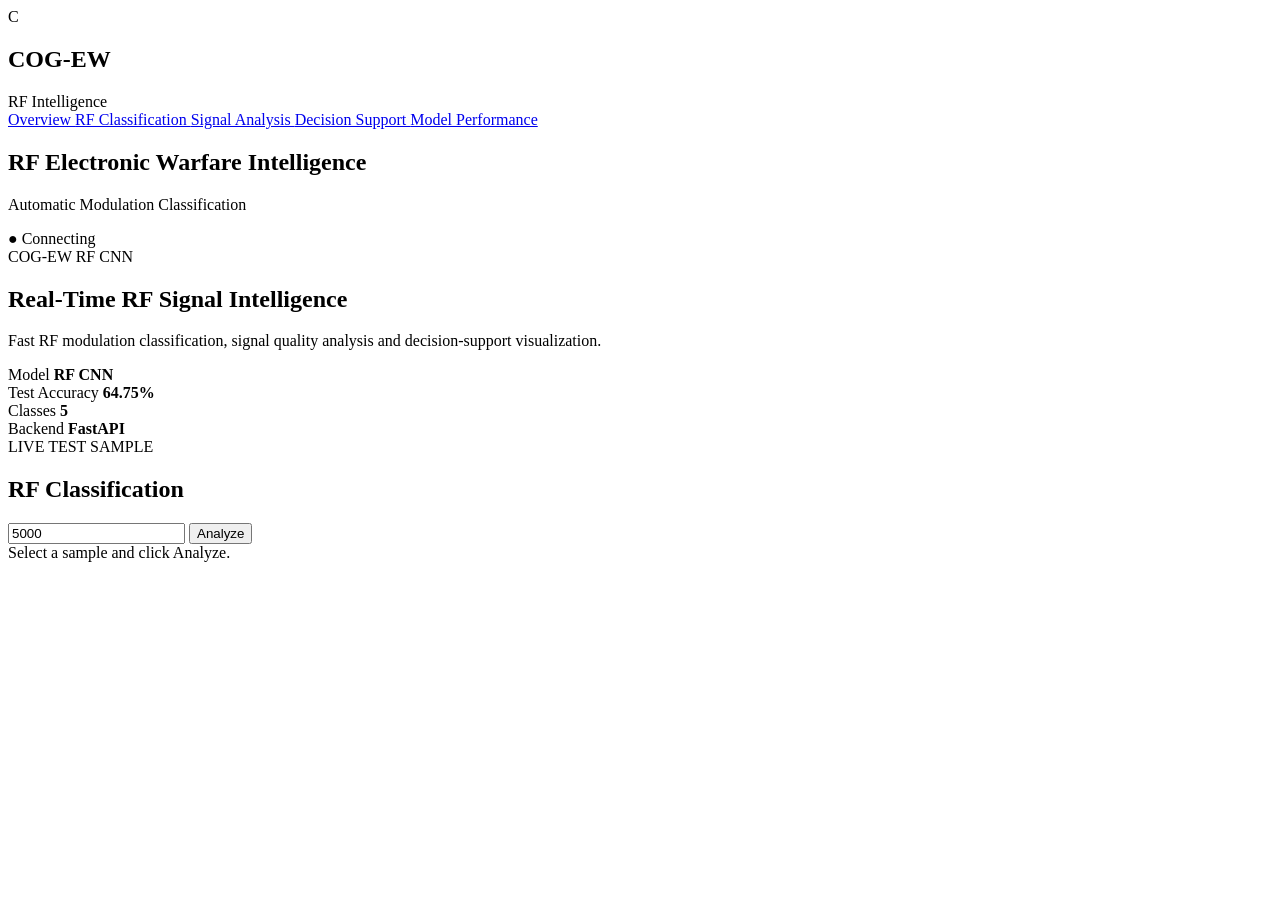
==== dashboard/index.html @ e907bc9d "feat(dashboard, backend, rf-perception): add RF CNN monitoring dashboard, evaluation metrics, and AP" ====
<!DOCTYPE html>

<html lang="en">

<head>

    <meta charset="UTF-8">

    <meta name="viewport" content="width=device-width, initial-scale=1.0">

    <title>COG-EW | RF Intelligence</title>

    <link rel="stylesheet" href="/assets/css/dashboard.css">

</head>

<body>

    <div class="app">

        <aside class="sidebar">

            <div class="brand">

                <div class="brand-icon">
                    C
                </div>

                <div>

                    <h1>COG-EW</h1>

                    <span>
                        RF Intelligence
                    </span>

                </div>

            </div>


            <nav>

                <a href="/" class="active">
                    Overview
                </a>

                <a href="/pages/rf_classification.html">
                    RF Classification
                </a>

                <a href="/pages/signal_analysis.html">
                    Signal Analysis
                </a>

                <a href="/pages/decision_support.html">
                    Decision Support
                </a>

                <a href="/pages/performance.html">
                    Model Performance
                </a>

            </nav>

        </aside>


        <main class="main">

            <header class="topbar">

                <div>

                    <h2>
                        RF Electronic Warfare Intelligence
                    </h2>

                    <p>
                        Automatic Modulation Classification
                    </p>

                </div>

                <div id="systemStatus" class="status">
                    ● Connecting
                </div>

            </header>


            <section class="hero">

                <div>

                    <span class="eyebrow">
                        COG-EW RF CNN
                    </span>

                    <h1>
                        Real-Time RF Signal Intelligence
                    </h1>

                    <p>
                        Fast RF modulation classification,
                        signal quality analysis and
                        decision-support visualization.
                    </p>

                </div>

            </section>


            <section class="cards">

                <div class="card">

                    <span>
                        Model
                    </span>

                    <strong>
                        RF CNN
                    </strong>

                </div>


                <div class="card">

                    <span>
                        Test Accuracy
                    </span>

                    <strong>
                        64.75%
                    </strong>

                </div>


                <div class="card">

                    <span>
                        Classes
                    </span>

                    <strong>
                        5
                    </strong>

                </div>


                <div class="card">

                    <span>
                        Backend
                    </span>

                    <strong>
                        FastAPI
                    </strong>

                </div>

            </section>


            <section class="prediction-panel">

                <div class="panel-header">

                    <div>

                        <span class="eyebrow">
                            LIVE TEST SAMPLE
                        </span>

                        <h2>
                            RF Classification
                        </h2>

                    </div>

                    <div>

                        <input id="sampleIndex" type="number" value="5000" min="0">

                        <button onclick="predictSample()">
                            Analyze
                        </button>

                    </div>

                </div>


                <div id="predictionResult" class="prediction-result">

                    <div class="loading">

                        Select a sample and
                        click Analyze.

                    </div>

                </div>

            </section>

        </main>

    </div>


    <script src="/assets/js/dashboard.js"></script>

</body>

</html>
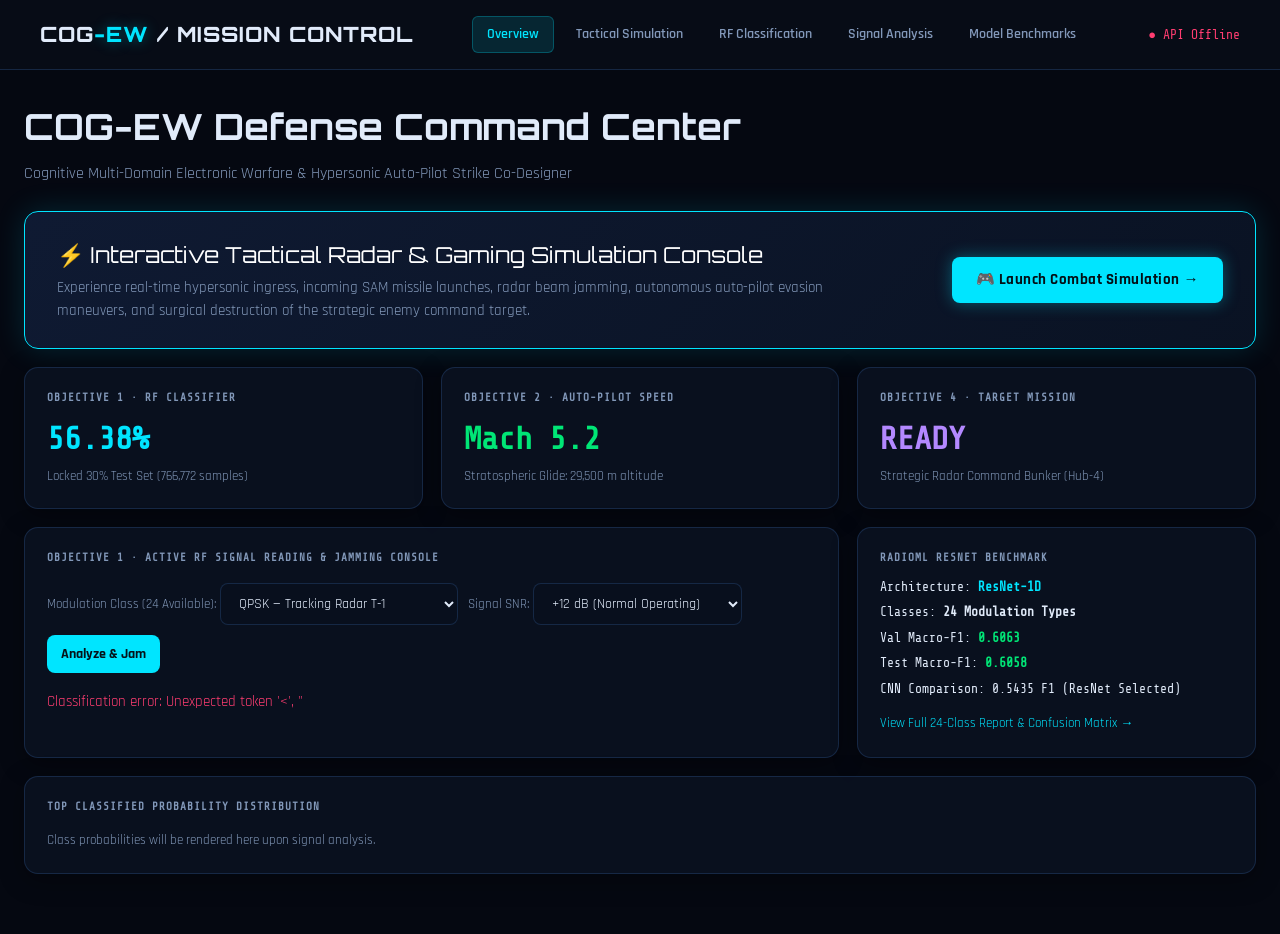
==== commit 7e18172a: "feat: complete COG-EW tactical defense engine, RF intelligence & unified mission dashboard - Impleme" ====
--- a/dashboard/index.html
+++ b/dashboard/index.html
@@ -1,222 +1,493 @@
 <!DOCTYPE html>
-
 <html lang="en">
 
 <head>
-
-    <meta charset="UTF-8">
-
-    <meta name="viewport" content="width=device-width, initial-scale=1.0">
-
-    <title>COG-EW | RF Intelligence</title>
-
-    <link rel="stylesheet" href="/assets/css/dashboard.css">
-
+  <meta charset="UTF-8">
+  <meta name="viewport" content="width=device-width, initial-scale=1">
+  <title>COG-EW | Cognitive Electronic Warfare & Hypersonic Strike Command</title>
+  <link rel="preconnect" href="https://fonts.googleapis.com">
+  <link rel="preconnect" href="https://fonts.gstatic.com" crossorigin>
+  <link href="https://fonts.googleapis.com/css2?family=Orbitron:wght@600;800;900&family=Rajdhani:wght@500;600;700&family=Share+Tech+Mono&display=swap" rel="stylesheet">
+  <style>
+    :root {
+      color-scheme: dark;
+      --bg: #050811;
+      --panel: rgba(11, 18, 33, 0.85);
+      --border: rgba(30, 58, 95, 0.6);
+      --text: #e1ebfa;
+      --muted: #8298b9;
+      --cyan: #00e5ff;
+      --cyan-glow: rgba(0, 229, 255, 0.35);
+      --green: #00e676;
+      --purple: #b388ff;
+      --amber: #ffb300;
+      --red: #ff3d71;
+      --font-display: 'Orbitron', sans-serif;
+      --font-body: 'Rajdhani', sans-serif;
+      --font-mono: 'Share Tech Mono', monospace;
+    }
+
+    * { box-sizing: border-box; margin: 0; padding: 0; }
+
+    body {
+      background: var(--bg);
+      color: var(--text);
+      font-family: var(--font-body);
+      font-size: 15px;
+      line-height: 1.5;
+      min-height: 100vh;
+    }
+
+    header {
+      display: flex;
+      justify-content: space-between;
+      align-items: center;
+      padding: 16px 40px;
+      border-bottom: 1px solid var(--border);
+      background: rgba(8, 13, 24, 0.95);
+      backdrop-filter: blur(12px);
+      position: sticky;
+      top: 0;
+      z-index: 100;
+    }
+
+    .brand {
+      font-family: var(--font-display);
+      font-size: 21px;
+      font-weight: 800;
+      letter-spacing: 1px;
+    }
+    .brand span { color: var(--cyan); text-shadow: 0 0 14px var(--cyan-glow); }
+
+    .status {
+      font-family: var(--font-mono);
+      color: var(--muted);
+      font-size: 13px;
+    }
+
+    nav {
+      display: flex;
+      gap: 8px;
+      align-items: center;
+      flex-wrap: wrap;
+    }
+
+    nav a {
+      color: var(--muted);
+      text-decoration: none;
+      padding: 7px 14px;
+      border-radius: 6px;
+      font-size: 14px;
+      font-weight: 600;
+      transition: all 0.2s;
+    }
+
+    nav a:hover,
+    nav a.active {
+      color: var(--cyan);
+      background: rgba(0, 229, 255, 0.12);
+      border: 1px solid rgba(0, 229, 255, 0.25);
+    }
+
+    main {
+      max-width: 1440px;
+      margin: auto;
+      padding: 30px 24px 60px;
+    }
+
+    h1 {
+      font-family: var(--font-display);
+      font-size: clamp(26px, 3.5vw, 36px);
+      margin: 0 0 8px;
+    }
+
+    .subtitle {
+      color: var(--muted);
+      font-size: 16px;
+      margin-bottom: 25px;
+    }
+
+    .grid {
+      display: grid;
+      grid-template-columns: repeat(12, minmax(0, 1fr));
+      gap: 18px;
+    }
+
+    .card {
+      grid-column: span 4;
+      background: var(--panel);
+      border: 1px solid var(--border);
+      border-radius: 14px;
+      padding: 22px;
+      box-shadow: 0 6px 24px rgba(0, 0, 0, 0.35);
+      position: relative;
+    }
+
+    .wide { grid-column: span 8; }
+    .full { grid-column: span 12; }
+
+    .label {
+      font-family: var(--font-mono);
+      color: var(--muted);
+      text-transform: uppercase;
+      letter-spacing: 1px;
+      font-size: 11px;
+      font-weight: 700;
+    }
+
+    .value {
+      font-family: var(--font-mono);
+      font-size: 32px;
+      font-weight: 750;
+      margin-top: 8px;
+      color: #fff;
+    }
+
+    .small {
+      color: var(--muted);
+      font-size: 13px;
+      margin-top: 4px;
+    }
+
+    .cyan { color: var(--cyan); }
+    .green { color: var(--green); }
+    .purple { color: var(--purple); }
+    .red { color: var(--red); }
+
+    /* Hero Banner Link to Simulation */
+    .hero-banner {
+      grid-column: span 12;
+      background: linear-gradient(135deg, rgba(16, 28, 54, 0.9) 0%, rgba(10, 19, 36, 0.95) 100%);
+      border: 1px solid var(--cyan);
+      box-shadow: 0 0 30px rgba(0, 229, 255, 0.15);
+      border-radius: 14px;
+      padding: 26px 32px;
+      display: flex;
+      justify-content: space-between;
+      align-items: center;
+      flex-wrap: wrap;
+      gap: 20px;
+    }
+    .hero-title {
+      font-family: var(--font-display);
+      font-size: 22px;
+      color: #fff;
+    }
+    .hero-desc {
+      color: var(--muted);
+      font-size: 15px;
+      max-width: 800px;
+      margin-top: 6px;
+    }
+    .btn-hero {
+      background: var(--cyan);
+      color: #031017;
+      font-family: var(--font-body);
+      font-size: 15px;
+      font-weight: 700;
+      letter-spacing: 0.5px;
+      padding: 12px 24px;
+      border-radius: 8px;
+      text-decoration: none;
+      display: inline-flex;
+      align-items: center;
+      gap: 8px;
+      box-shadow: 0 0 16px var(--cyan-glow);
+      transition: all 0.2s;
+    }
+    .btn-hero:hover {
+      background: #40efff;
+      transform: translateY(-2px);
+      box-shadow: 0 0 24px rgba(0, 229, 255, 0.5);
+    }
+
+    /* Controls */
+    .controls {
+      display: flex;
+      gap: 10px;
+      margin-top: 16px;
+      flex-wrap: wrap;
+    }
+
+    select, input, button {
+      font-family: var(--font-body);
+      border-radius: 8px;
+      padding: 10px 14px;
+      font-size: 14px;
+    }
+
+    select, input {
+      background: #080f1d;
+      border: 1px solid var(--border);
+      color: var(--text);
+    }
+
+    button {
+      cursor: pointer;
+      border: 0;
+      color: #05131a;
+      background: var(--cyan);
+      font-weight: 700;
+      transition: all 0.2s;
+    }
+    button:hover { background: #40efff; }
+
+    .result { margin-top: 18px; }
+
+    .metadata-grid {
+      display: grid;
+      grid-template-columns: repeat(auto-fit, minmax(180px, 1fr));
+      gap: 12px;
+      margin-top: 16px;
+    }
+
+    .meta-box {
+      padding: 12px;
+      background: rgba(8, 15, 27, 0.7);
+      border: 1px solid var(--border);
+      border-radius: 8px;
+      font-family: var(--font-mono);
+    }
+    .meta-box .k { font-size: 11px; color: var(--muted); text-transform: uppercase; }
+    .meta-box .v { font-size: 14px; font-weight: 700; color: #fff; margin-top: 4px; }
+
+    /* Probability Bars */
+    .prob-grid {
+      display: grid;
+      grid-template-columns: repeat(auto-fit, minmax(240px, 1fr));
+      gap: 10px;
+      margin-top: 12px;
+    }
+    .prob-row {
+      background: rgba(8, 15, 27, 0.6);
+      padding: 8px 12px;
+      border-radius: 6px;
+      border: 1px solid rgba(255, 255, 255, 0.04);
+    }
+    .prob-head {
+      display: flex;
+      justify-content: space-between;
+      font-family: var(--font-mono);
+      font-size: 12px;
+      margin-bottom: 5px;
+    }
+    .track {
+      height: 6px;
+      border-radius: 4px;
+      background: rgba(255, 255, 255, 0.08);
+      overflow: hidden;
+    }
+    .fill {
+      height: 100%;
+      background: linear-gradient(90deg, #1686d9, var(--cyan));
+      border-radius: inherit;
+    }
+
+    @media (max-width: 900px) {
+      .card { grid-column: span 6; }
+      .wide { grid-column: span 12; }
+    }
+    @media (max-width: 600px) {
+      .card { grid-column: span 12; }
+    }
+  </style>
 </head>
 
 <body>
-
-    <div class="app">
-
-        <aside class="sidebar">
-
-            <div class="brand">
-
-                <div class="brand-icon">
-                    C
-                </div>
-
-                <div>
-
-                    <h1>COG-EW</h1>
-
-                    <span>
-                        RF Intelligence
-                    </span>
-
-                </div>
-
+  <header>
+    <div class="brand">COG<span>-EW</span> / MISSION CONTROL</div>
+    <nav>
+      <a href="/" class="active">Overview</a>
+      <a href="/pages/simulation.html">Tactical Simulation</a>
+      <a href="/pages/rf_classification.html">RF Classification</a>
+      <a href="/pages/signal_analysis.html">Signal Analysis</a>
+      <a href="/pages/model_performance.html">Model Benchmarks</a>
+    </nav>
+    <div class="status" id="apiStatus">Connecting to API…</div>
+  </header>
+
+  <main>
+    <h1>COG-EW Defense Command Center</h1>
+    <p class="subtitle">
+      Cognitive Multi-Domain Electronic Warfare & Hypersonic Auto-Pilot Strike Co-Designer
+    </p>
+
+    <!-- Top Hero Banner Link to Gaming Simulation -->
+    <section class="grid">
+      <div class="hero-banner">
+        <div>
+          <div class="hero-title">⚡ Interactive Tactical Radar & Gaming Simulation Console</div>
+          <div class="hero-desc">
+            Experience real-time hypersonic ingress, incoming SAM missile launches, radar beam jamming,
+            autonomous auto-pilot evasion maneuvers, and surgical destruction of the strategic enemy command target.
+          </div>
+        </div>
+        <a href="/pages/simulation.html" class="btn-hero">🎮 Launch Combat Simulation →</a>
+      </div>
+
+      <!-- Core Objective Metric Cards -->
+      <article class="card">
+        <div class="label">Objective 1 · RF Classifier</div>
+        <div class="value cyan" id="accuracy">56.38%</div>
+        <div class="small">Locked 30% Test Set (766,772 samples)</div>
+      </article>
+
+      <article class="card">
+        <div class="label">Objective 2 · Auto-Pilot Speed</div>
+        <div class="value green">Mach 5.2</div>
+        <div class="small">Stratospheric Glide: 29,500 m altitude</div>
+      </article>
+
+      <article class="card">
+        <div class="label">Objective 4 · Target Mission</div>
+        <div class="value purple" id="missionStatus">READY</div>
+        <div class="small">Strategic Radar Command Bunker (Hub-4)</div>
+      </article>
+
+      <!-- Interactive RF Emitter Intercept & Jamming Console -->
+      <article class="card wide">
+        <div class="label">Objective 1 · Active RF Signal Reading & Jamming Console</div>
+        <div class="controls">
+          <label>
+            <span class="small">Modulation Class (24 Available):</span>
+            <select id="modSelect">
+              <option value="QPSK" selected>QPSK — Tracking Radar T-1</option>
+              <option value="16QAM">16QAM — Fire-Control Radar (FCR)</option>
+              <option value="32QAM">32QAM — SAM Missile Uplink</option>
+              <option value="BPSK">BPSK — Target Acquisition</option>
+              <option value="8PSK">8PSK — Pulse Compression Radar</option>
+              <option value="8ASK">8ASK — Early Warning Search</option>
+              <option value="OOK">OOK — Coastal Surveillance</option>
+              <option value="GMSK">GMSK — Tactical Command Link</option>
+              <option value="FM">FM — Navigation Beacon</option>
+            </select>
+          </label>
+          <label>
+            <span class="small">Signal SNR:</span>
+            <select id="snrSelect">
+              <option value="18">+18 dB (High Threat / Close)</option>
+              <option value="12" selected>+12 dB (Normal Operating)</option>
+              <option value="4">+4 dB (Faint / Horizon)</option>
+            </select>
+          </label>
+          <button id="classifyBtn" onclick="runClassification()">Analyze & Jam</button>
+        </div>
+
+        <div id="predictionResult" class="result">
+          <p class="small">Select a radar signal and click Analyze to classify and trigger countermeasures.</p>
+        </div>
+      </article>
+
+      <!-- Selected Model Card -->
+      <article class="card">
+        <div class="label">RadioML ResNet Benchmark</div>
+        <div style="margin-top:10px; font-family:var(--font-mono); font-size:13px">
+          <p style="margin-bottom:6px">Architecture: <strong class="cyan">ResNet-1D</strong></p>
+          <p style="margin-bottom:6px">Classes: <strong>24 Modulation Types</strong></p>
+          <p style="margin-bottom:6px">Val Macro-F1: <strong class="green">0.6063</strong></p>
+          <p style="margin-bottom:6px">Test Macro-F1: <strong class="green">0.6058</strong></p>
+          <p style="margin-bottom:6px">CNN Comparison: <span class="muted">0.5435 F1 (ResNet Selected)</span></p>
+        </div>
+        <div style="margin-top:14px">
+          <a href="/pages/performance.html" style="color:var(--cyan); text-decoration:none; font-size:13px">View Full 24-Class Report & Confusion Matrix →</a>
+        </div>
+      </article>
+
+      <!-- Probability Distribution -->
+      <article class="card full">
+        <div class="label">Top Classified Probability Distribution</div>
+        <div id="probDistribution" class="prob-grid">
+          <p class="small">Class probabilities will be rendered here upon signal analysis.</p>
+        </div>
+      </article>
+    </section>
+  </main>
+
+  <script>
+    const $ = id => document.getElementById(id);
+
+    async function checkAPI() {
+      try {
+        const res = await fetch('/api/health');
+        const data = await res.json();
+        $('apiStatus').textContent = data.status === 'ok' ? '● Connected to COG-EW API' : '● Disconnected';
+        $('apiStatus').style.color = data.status === 'ok' ? 'var(--green)' : 'var(--red)';
+      } catch (err) {
+        $('apiStatus').textContent = '● API Offline';
+        $('apiStatus').style.color = 'var(--red)';
+      }
+    }
+
+    async function loadMetrics() {
+      try {
+        const res = await fetch('/api/model-summary');
+        const data = await res.json();
+        if (data.test_accuracy) {
+          $('accuracy').textContent = `${data.test_accuracy}%`;
+        }
+      } catch (err) {}
+    }
+
+    async function runClassification() {
+      const mod = $('modSelect').value;
+      const snr = parseFloat($('snrSelect').value);
+      const btn = $('classifyBtn');
+      btn.disabled = true;
+      btn.textContent = 'Classifying…';
+
+      try {
+        const res = await fetch('/api/predict', {
+          method: 'POST',
+          headers: { 'Content-Type': 'application/json' },
+          body: JSON.stringify({ modulation: mod, snr_db: snr })
+        });
+        const data = await res.json();
+
+        let badgeColor = 'var(--cyan)';
+        if (data.threat_level === 'CRITICAL') badgeColor = 'var(--red)';
+        else if (data.threat_level === 'HIGH') badgeColor = 'var(--amber)';
+
+        $('predictionResult').innerHTML = `
+          <div style="display:flex; justify-content:space-between; align-items:center; flex-wrap:wrap; gap:10px">
+            <div>
+              <div class="label">Identified Radar Emitter</div>
+              <div class="value" style="color:${badgeColor}">${data.threat_category}</div>
+              <div class="small">Modulation: <strong>${data.predicted_class}</strong> (${data.confidence_percent}% confidence) · Latency: ${data.inference_ms} ms</div>
             </div>
-
-
-            <nav>
-
-                <a href="/" class="active">
-                    Overview
-                </a>
-
-                <a href="/pages/rf_classification.html">
-                    RF Classification
-                </a>
-
-                <a href="/pages/signal_analysis.html">
-                    Signal Analysis
-                </a>
-
-                <a href="/pages/decision_support.html">
-                    Decision Support
-                </a>
-
-                <a href="/pages/performance.html">
-                    Model Performance
-                </a>
-
-            </nav>
-
-        </aside>
-
-
-        <main class="main">
-
-            <header class="topbar">
-
-                <div>
-
-                    <h2>
-                        RF Electronic Warfare Intelligence
-                    </h2>
-
-                    <p>
-                        Automatic Modulation Classification
-                    </p>
-
-                </div>
-
-                <div id="systemStatus" class="status">
-                    ● Connecting
-                </div>
-
-            </header>
-
-
-            <section class="hero">
-
-                <div>
-
-                    <span class="eyebrow">
-                        COG-EW RF CNN
-                    </span>
-
-                    <h1>
-                        Real-Time RF Signal Intelligence
-                    </h1>
-
-                    <p>
-                        Fast RF modulation classification,
-                        signal quality analysis and
-                        decision-support visualization.
-                    </p>
-
-                </div>
-
-            </section>
-
-
-            <section class="cards">
-
-                <div class="card">
-
-                    <span>
-                        Model
-                    </span>
-
-                    <strong>
-                        RF CNN
-                    </strong>
-
-                </div>
-
-
-                <div class="card">
-
-                    <span>
-                        Test Accuracy
-                    </span>
-
-                    <strong>
-                        64.75%
-                    </strong>
-
-                </div>
-
-
-                <div class="card">
-
-                    <span>
-                        Classes
-                    </span>
-
-                    <strong>
-                        5
-                    </strong>
-
-                </div>
-
-
-                <div class="card">
-
-                    <span>
-                        Backend
-                    </span>
-
-                    <strong>
-                        FastAPI
-                    </strong>
-
-                </div>
-
-            </section>
-
-
-            <section class="prediction-panel">
-
-                <div class="panel-header">
-
-                    <div>
-
-                        <span class="eyebrow">
-                            LIVE TEST SAMPLE
-                        </span>
-
-                        <h2>
-                            RF Classification
-                        </h2>
-
-                    </div>
-
-                    <div>
-
-                        <input id="sampleIndex" type="number" value="5000" min="0">
-
-                        <button onclick="predictSample()">
-                            Analyze
-                        </button>
-
-                    </div>
-
-                </div>
-
-
-                <div id="predictionResult" class="prediction-result">
-
-                    <div class="loading">
-
-                        Select a sample and
-                        click Analyze.
-
-                    </div>
-
-                </div>
-
-            </section>
-
-        </main>
-
-    </div>
-
-
-    <script src="/assets/js/dashboard.js"></script>
-
+            <div style="background:rgba(179,136,255,0.15); border:1px solid var(--purple); border-radius:8px; padding:10px 16px; text-align:right">
+              <div class="label" style="color:var(--purple)">Recommended EW Jamming</div>
+              <div style="font-family:var(--font-mono); font-weight:700; color:#fff; font-size:16px; margin-top:4px">${data.recommended_countermeasure}</div>
+            </div>
+          </div>
+
+          <div class="metadata-grid">
+            <div class="meta-box"><span class="k">Threat Level</span><div class="v" style="color:${badgeColor}">${data.threat_level}</div></div>
+            <div class="meta-box"><span class="k">Estimated SNR</span><div class="v">${data.quality.snr_db_estimate} dB</div></div>
+            <div class="meta-box"><span class="k">IQ Imbalance</span><div class="v">${data.quality.iq_imbalance}</div></div>
+            <div class="meta-box"><span class="k">Uncertainty Score</span><div class="v">${data.uncertainty_score}</div></div>
+          </div>
+        `;
+
+        // Sort and render top 8 probabilities
+        const probs = Object.entries(data.probabilities).sort((a,b) => b[1] - a[1]).slice(0, 8);
+        $('probDistribution').innerHTML = probs.map(([cls, p]) => `
+          <div class="prob-row">
+            <div class="prob-head"><span>${cls}</span><strong>${(p * 100).toFixed(1)}%</strong></div>
+            <div class="track"><div class="fill" style="width:${Math.max(2, p * 100)}%"></div></div>
+          </div>
+        `).join('');
+
+      } catch (err) {
+        $('predictionResult').innerHTML = `<p style="color:var(--red)">Classification error: ${err.message}</p>`;
+      } finally {
+        btn.disabled = false;
+        btn.textContent = 'Analyze & Jam';
+      }
+    }
+
+    checkAPI();
+    loadMetrics();
+    runClassification();
+  </script>
 </body>
-
 </html>
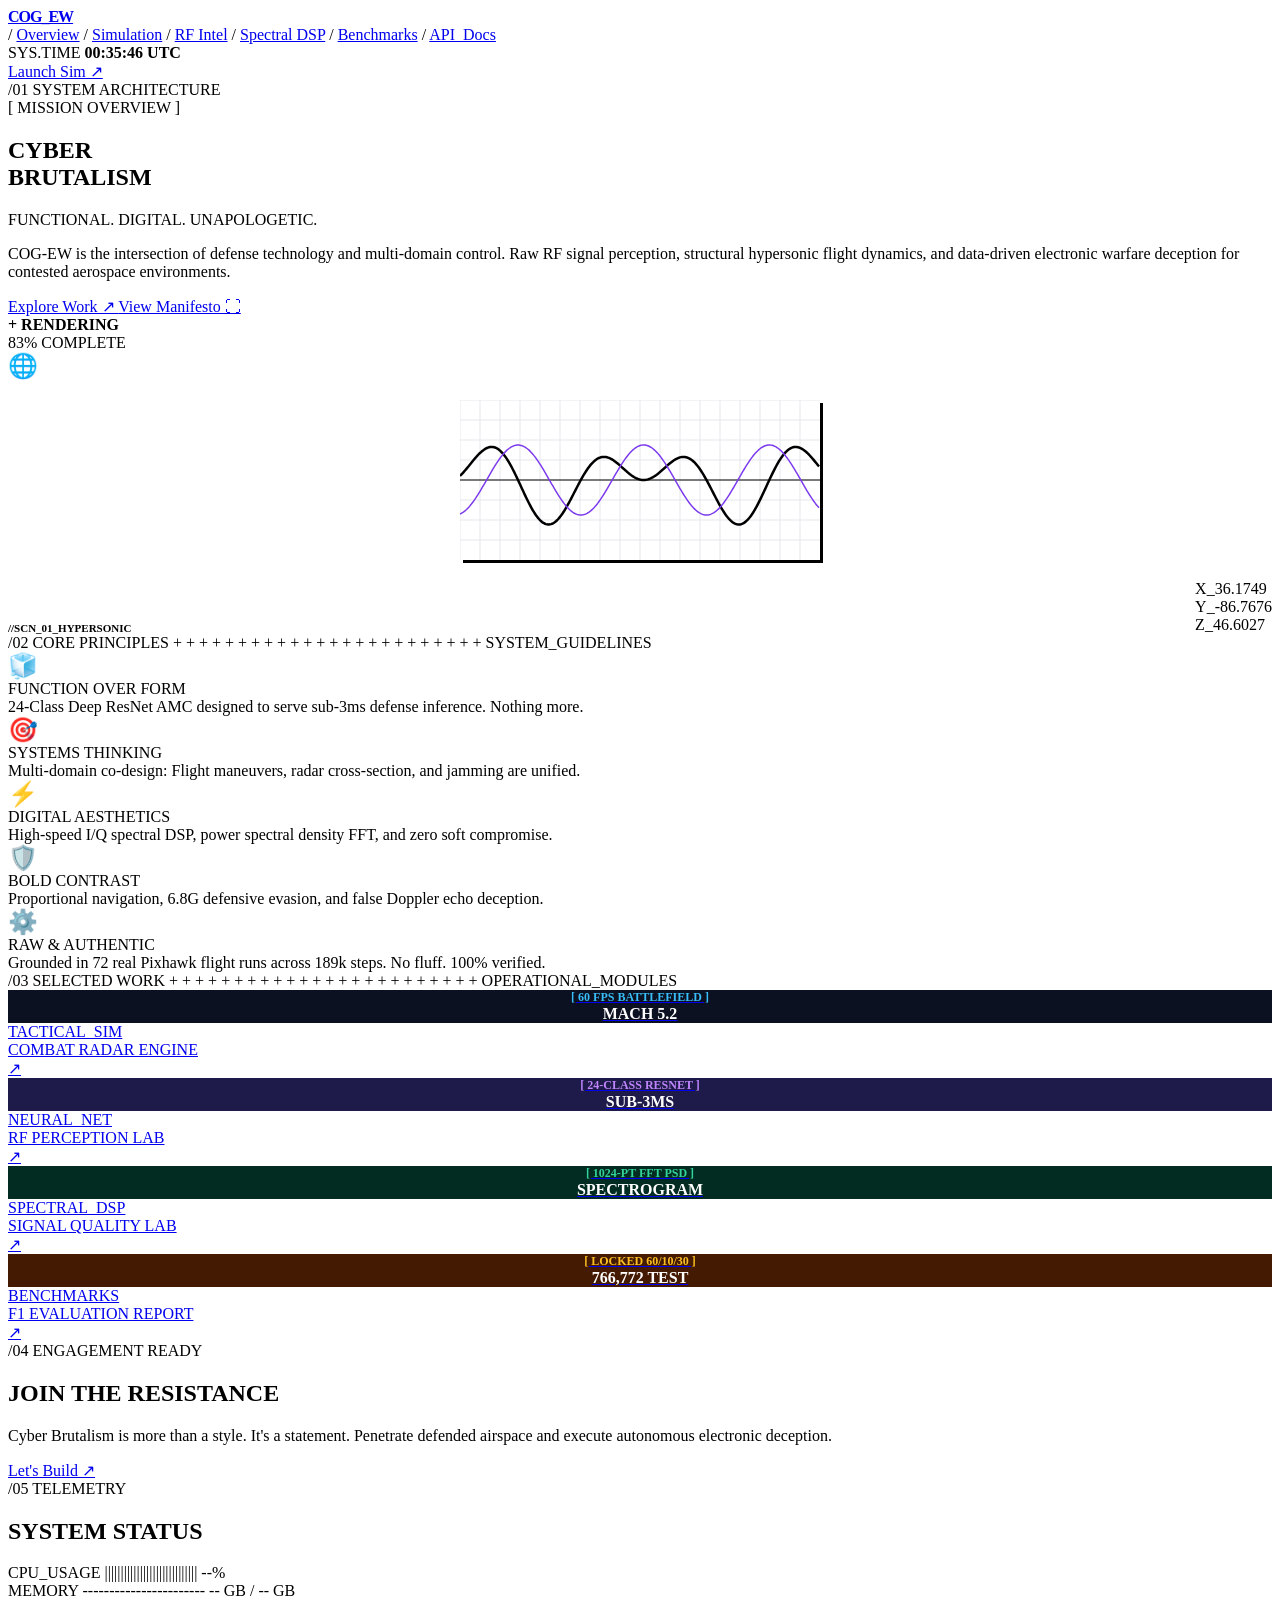
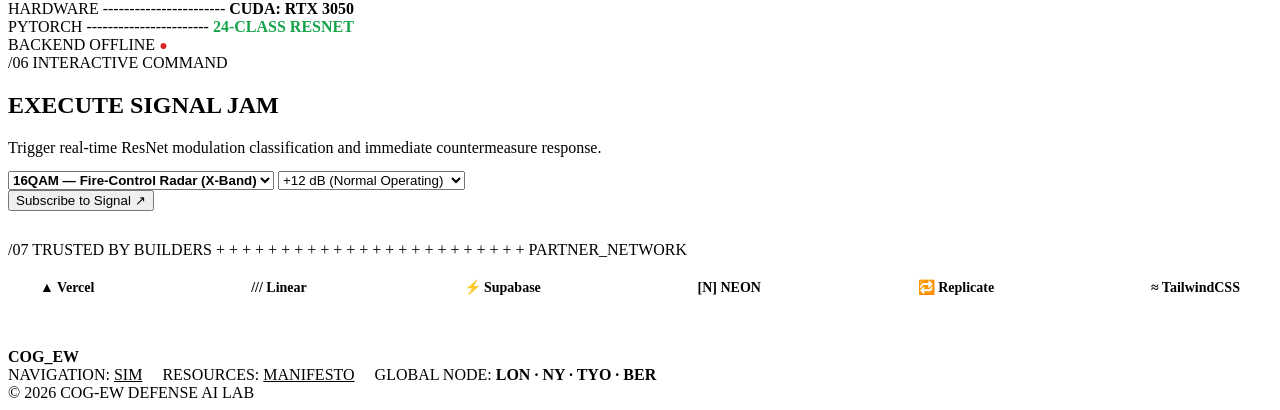
==== commit 219090ee: "feat: complete hypersonic standoff strike, 3D penetrator mesh, camera stabilization, and master proj" ====
--- a/dashboard/index.html
+++ b/dashboard/index.html
@@ -1,439 +1,428 @@
 <!DOCTYPE html>
 <html lang="en">
-
 <head>
   <meta charset="UTF-8">
-  <meta name="viewport" content="width=device-width, initial-scale=1">
-  <title>COG-EW | Cognitive Electronic Warfare & Hypersonic Strike Command</title>
+  <meta name="viewport" content="width=device-width, initial-scale=1.0">
+  <title>COG-EW | Cyber Brutalism Electronic Warfare Command</title>
   <link rel="preconnect" href="https://fonts.googleapis.com">
   <link rel="preconnect" href="https://fonts.gstatic.com" crossorigin>
-  <link href="https://fonts.googleapis.com/css2?family=Orbitron:wght@600;800;900&family=Rajdhani:wght@500;600;700&family=Share+Tech+Mono&display=swap" rel="stylesheet">
-  <style>
-    :root {
-      color-scheme: dark;
-      --bg: #050811;
-      --panel: rgba(11, 18, 33, 0.85);
-      --border: rgba(30, 58, 95, 0.6);
-      --text: #e1ebfa;
-      --muted: #8298b9;
-      --cyan: #00e5ff;
-      --cyan-glow: rgba(0, 229, 255, 0.35);
-      --green: #00e676;
-      --purple: #b388ff;
-      --amber: #ffb300;
-      --red: #ff3d71;
-      --font-display: 'Orbitron', sans-serif;
-      --font-body: 'Rajdhani', sans-serif;
-      --font-mono: 'Share Tech Mono', monospace;
-    }
-
-    * { box-sizing: border-box; margin: 0; padding: 0; }
-
-    body {
-      background: var(--bg);
-      color: var(--text);
-      font-family: var(--font-body);
-      font-size: 15px;
-      line-height: 1.5;
-      min-height: 100vh;
-    }
-
-    header {
-      display: flex;
-      justify-content: space-between;
-      align-items: center;
-      padding: 16px 40px;
-      border-bottom: 1px solid var(--border);
-      background: rgba(8, 13, 24, 0.95);
-      backdrop-filter: blur(12px);
-      position: sticky;
-      top: 0;
-      z-index: 100;
-    }
-
-    .brand {
-      font-family: var(--font-display);
-      font-size: 21px;
-      font-weight: 800;
-      letter-spacing: 1px;
-    }
-    .brand span { color: var(--cyan); text-shadow: 0 0 14px var(--cyan-glow); }
-
-    .status {
-      font-family: var(--font-mono);
-      color: var(--muted);
-      font-size: 13px;
-    }
-
-    nav {
-      display: flex;
-      gap: 8px;
-      align-items: center;
-      flex-wrap: wrap;
-    }
-
-    nav a {
-      color: var(--muted);
-      text-decoration: none;
-      padding: 7px 14px;
-      border-radius: 6px;
-      font-size: 14px;
-      font-weight: 600;
-      transition: all 0.2s;
-    }
-
-    nav a:hover,
-    nav a.active {
-      color: var(--cyan);
-      background: rgba(0, 229, 255, 0.12);
-      border: 1px solid rgba(0, 229, 255, 0.25);
-    }
-
-    main {
-      max-width: 1440px;
-      margin: auto;
-      padding: 30px 24px 60px;
-    }
-
-    h1 {
-      font-family: var(--font-display);
-      font-size: clamp(26px, 3.5vw, 36px);
-      margin: 0 0 8px;
-    }
-
-    .subtitle {
-      color: var(--muted);
-      font-size: 16px;
-      margin-bottom: 25px;
-    }
-
-    .grid {
-      display: grid;
-      grid-template-columns: repeat(12, minmax(0, 1fr));
-      gap: 18px;
-    }
-
-    .card {
-      grid-column: span 4;
-      background: var(--panel);
-      border: 1px solid var(--border);
-      border-radius: 14px;
-      padding: 22px;
-      box-shadow: 0 6px 24px rgba(0, 0, 0, 0.35);
-      position: relative;
-    }
-
-    .wide { grid-column: span 8; }
-    .full { grid-column: span 12; }
-
-    .label {
-      font-family: var(--font-mono);
-      color: var(--muted);
-      text-transform: uppercase;
-      letter-spacing: 1px;
-      font-size: 11px;
-      font-weight: 700;
-    }
-
-    .value {
-      font-family: var(--font-mono);
-      font-size: 32px;
-      font-weight: 750;
-      margin-top: 8px;
-      color: #fff;
-    }
-
-    .small {
-      color: var(--muted);
-      font-size: 13px;
-      margin-top: 4px;
-    }
-
-    .cyan { color: var(--cyan); }
-    .green { color: var(--green); }
-    .purple { color: var(--purple); }
-    .red { color: var(--red); }
-
-    /* Hero Banner Link to Simulation */
-    .hero-banner {
-      grid-column: span 12;
-      background: linear-gradient(135deg, rgba(16, 28, 54, 0.9) 0%, rgba(10, 19, 36, 0.95) 100%);
-      border: 1px solid var(--cyan);
-      box-shadow: 0 0 30px rgba(0, 229, 255, 0.15);
-      border-radius: 14px;
-      padding: 26px 32px;
-      display: flex;
-      justify-content: space-between;
-      align-items: center;
-      flex-wrap: wrap;
-      gap: 20px;
-    }
-    .hero-title {
-      font-family: var(--font-display);
-      font-size: 22px;
-      color: #fff;
-    }
-    .hero-desc {
-      color: var(--muted);
-      font-size: 15px;
-      max-width: 800px;
-      margin-top: 6px;
-    }
-    .btn-hero {
-      background: var(--cyan);
-      color: #031017;
-      font-family: var(--font-body);
-      font-size: 15px;
-      font-weight: 700;
-      letter-spacing: 0.5px;
-      padding: 12px 24px;
-      border-radius: 8px;
-      text-decoration: none;
-      display: inline-flex;
-      align-items: center;
-      gap: 8px;
-      box-shadow: 0 0 16px var(--cyan-glow);
-      transition: all 0.2s;
-    }
-    .btn-hero:hover {
-      background: #40efff;
-      transform: translateY(-2px);
-      box-shadow: 0 0 24px rgba(0, 229, 255, 0.5);
-    }
-
-    /* Controls */
-    .controls {
-      display: flex;
-      gap: 10px;
-      margin-top: 16px;
-      flex-wrap: wrap;
-    }
-
-    select, input, button {
-      font-family: var(--font-body);
-      border-radius: 8px;
-      padding: 10px 14px;
-      font-size: 14px;
-    }
-
-    select, input {
-      background: #080f1d;
-      border: 1px solid var(--border);
-      color: var(--text);
-    }
-
-    button {
-      cursor: pointer;
-      border: 0;
-      color: #05131a;
-      background: var(--cyan);
-      font-weight: 700;
-      transition: all 0.2s;
-    }
-    button:hover { background: #40efff; }
-
-    .result { margin-top: 18px; }
-
-    .metadata-grid {
-      display: grid;
-      grid-template-columns: repeat(auto-fit, minmax(180px, 1fr));
-      gap: 12px;
-      margin-top: 16px;
-    }
-
-    .meta-box {
-      padding: 12px;
-      background: rgba(8, 15, 27, 0.7);
-      border: 1px solid var(--border);
-      border-radius: 8px;
-      font-family: var(--font-mono);
-    }
-    .meta-box .k { font-size: 11px; color: var(--muted); text-transform: uppercase; }
-    .meta-box .v { font-size: 14px; font-weight: 700; color: #fff; margin-top: 4px; }
-
-    /* Probability Bars */
-    .prob-grid {
-      display: grid;
-      grid-template-columns: repeat(auto-fit, minmax(240px, 1fr));
-      gap: 10px;
-      margin-top: 12px;
-    }
-    .prob-row {
-      background: rgba(8, 15, 27, 0.6);
-      padding: 8px 12px;
-      border-radius: 6px;
-      border: 1px solid rgba(255, 255, 255, 0.04);
-    }
-    .prob-head {
-      display: flex;
-      justify-content: space-between;
-      font-family: var(--font-mono);
-      font-size: 12px;
-      margin-bottom: 5px;
-    }
-    .track {
-      height: 6px;
-      border-radius: 4px;
-      background: rgba(255, 255, 255, 0.08);
-      overflow: hidden;
-    }
-    .fill {
-      height: 100%;
-      background: linear-gradient(90deg, #1686d9, var(--cyan));
-      border-radius: inherit;
-    }
-
-    @media (max-width: 900px) {
-      .card { grid-column: span 6; }
-      .wide { grid-column: span 12; }
-    }
-    @media (max-width: 600px) {
-      .card { grid-column: span 12; }
-    }
-  </style>
+  <link href="https://fonts.googleapis.com/css2?family=Space+Grotesk:wght@500;600;700&family=Syne:wght@700;800&family=JetBrains+Mono:wght@400;500;600;700&family=Inter:wght@400;500;600;700&display=swap" rel="stylesheet">
+  <link rel="stylesheet" href="/assets/css/dashboard.css">
 </head>
 
 <body>
-  <header>
-    <div class="brand">COG<span>-EW</span> / MISSION CONTROL</div>
-    <nav>
+  <!-- ======================================================================
+       CYBER BRUTALIST TOP NAVIGATION (CYBR_ / COG-EW_)
+       ====================================================================== -->
+  <header class="cyber-navbar">
+    <a href="/" class="brand-cyber">
+      <span style="font-weight:800; font-family:var(--font-display); letter-spacing:-1px;">COG_EW</span>
+      <span class="brand-cursor"></span>
+    </a>
+
+    <nav class="nav-links-cyber">
+      <span class="nav-slash">/</span>
       <a href="/" class="active">Overview</a>
-      <a href="/pages/simulation.html">Tactical Simulation</a>
-      <a href="/pages/rf_classification.html">RF Classification</a>
-      <a href="/pages/signal_analysis.html">Signal Analysis</a>
-      <a href="/pages/model_performance.html">Model Benchmarks</a>
+      <span class="nav-slash">/</span>
+      <a href="/pages/simulation.html">Simulation</a>
+      <span class="nav-slash">/</span>
+      <a href="/pages/rf_classification.html">RF Intel</a>
+      <span class="nav-slash">/</span>
+      <a href="/pages/signal_analysis.html">Spectral DSP</a>
+      <span class="nav-slash">/</span>
+      <a href="/pages/model_performance.html">Benchmarks</a>
+      <span class="nav-slash">/</span>
+      <a href="/docs" target="_blank">API_Docs</a>
     </nav>
-    <div class="status" id="apiStatus">Connecting to API…</div>
+
+    <div class="nav-actions-cyber">
+      <div class="sys-time-box">
+        <span>SYS.TIME</span>
+        <strong id="liveTime">17:40:12 UTC+5:30</strong>
+      </div>
+      <a href="/pages/simulation.html" class="btn-cyber-black">
+        Launch Sim ↗
+      </a>
+    </div>
   </header>
 
-  <main>
-    <h1>COG-EW Defense Command Center</h1>
-    <p class="subtitle">
-      Cognitive Multi-Domain Electronic Warfare & Hypersonic Auto-Pilot Strike Co-Designer
-    </p>
-
-    <!-- Top Hero Banner Link to Gaming Simulation -->
-    <section class="grid">
-      <div class="hero-banner">
+  <!-- ======================================================================
+       MAIN CONTENT CONTAINER
+       ====================================================================== -->
+  <main class="cyber-container">
+
+    <!-- /01 HERO SECTION: CYBER BRUTALISM / COG-EW -->
+    <div class="section-tag">/01 SYSTEM ARCHITECTURE</div>
+    <section class="hero-cyber-grid">
+      <div class="hero-left">
         <div>
-          <div class="hero-title">⚡ Interactive Tactical Radar & Gaming Simulation Console</div>
-          <div class="hero-desc">
-            Experience real-time hypersonic ingress, incoming SAM missile launches, radar beam jamming,
-            autonomous auto-pilot evasion maneuvers, and surgical destruction of the strategic enemy command target.
-          </div>
-        </div>
-        <a href="/pages/simulation.html" class="btn-hero">🎮 Launch Combat Simulation →</a>
-      </div>
-
-      <!-- Core Objective Metric Cards -->
-      <article class="card">
-        <div class="label">Objective 1 · RF Classifier</div>
-        <div class="value cyan" id="accuracy">56.38%</div>
-        <div class="small">Locked 30% Test Set (766,772 samples)</div>
-      </article>
-
-      <article class="card">
-        <div class="label">Objective 2 · Auto-Pilot Speed</div>
-        <div class="value green">Mach 5.2</div>
-        <div class="small">Stratospheric Glide: 29,500 m altitude</div>
-      </article>
-
-      <article class="card">
-        <div class="label">Objective 4 · Target Mission</div>
-        <div class="value purple" id="missionStatus">READY</div>
-        <div class="small">Strategic Radar Command Bunker (Hub-4)</div>
-      </article>
-
-      <!-- Interactive RF Emitter Intercept & Jamming Console -->
-      <article class="card wide">
-        <div class="label">Objective 1 · Active RF Signal Reading & Jamming Console</div>
-        <div class="controls">
-          <label>
-            <span class="small">Modulation Class (24 Available):</span>
-            <select id="modSelect">
-              <option value="QPSK" selected>QPSK — Tracking Radar T-1</option>
-              <option value="16QAM">16QAM — Fire-Control Radar (FCR)</option>
-              <option value="32QAM">32QAM — SAM Missile Uplink</option>
-              <option value="BPSK">BPSK — Target Acquisition</option>
-              <option value="8PSK">8PSK — Pulse Compression Radar</option>
-              <option value="8ASK">8ASK — Early Warning Search</option>
-              <option value="OOK">OOK — Coastal Surveillance</option>
-              <option value="GMSK">GMSK — Tactical Command Link</option>
-              <option value="FM">FM — Navigation Beacon</option>
-            </select>
-          </label>
-          <label>
-            <span class="small">Signal SNR:</span>
-            <select id="snrSelect">
-              <option value="18">+18 dB (High Threat / Close)</option>
-              <option value="12" selected>+12 dB (Normal Operating)</option>
-              <option value="4">+4 dB (Faint / Horizon)</option>
-            </select>
-          </label>
-          <button id="classifyBtn" onclick="runClassification()">Analyze & Jam</button>
-        </div>
-
-        <div id="predictionResult" class="result">
-          <p class="small">Select a radar signal and click Analyze to classify and trigger countermeasures.</p>
-        </div>
-      </article>
-
-      <!-- Selected Model Card -->
-      <article class="card">
-        <div class="label">RadioML ResNet Benchmark</div>
-        <div style="margin-top:10px; font-family:var(--font-mono); font-size:13px">
-          <p style="margin-bottom:6px">Architecture: <strong class="cyan">ResNet-1D</strong></p>
-          <p style="margin-bottom:6px">Classes: <strong>24 Modulation Types</strong></p>
-          <p style="margin-bottom:6px">Val Macro-F1: <strong class="green">0.6063</strong></p>
-          <p style="margin-bottom:6px">Test Macro-F1: <strong class="green">0.6058</strong></p>
-          <p style="margin-bottom:6px">CNN Comparison: <span class="muted">0.5435 F1 (ResNet Selected)</span></p>
-        </div>
-        <div style="margin-top:14px">
-          <a href="/pages/performance.html" style="color:var(--cyan); text-decoration:none; font-size:13px">View Full 24-Class Report & Confusion Matrix →</a>
-        </div>
-      </article>
-
-      <!-- Probability Distribution -->
-      <article class="card full">
-        <div class="label">Top Classified Probability Distribution</div>
-        <div id="probDistribution" class="prob-grid">
-          <p class="small">Class probabilities will be rendered here upon signal analysis.</p>
-        </div>
-      </article>
+          <div class="section-tag" style="margin-bottom:4px;">[ MISSION OVERVIEW ]</div>
+          <h1 class="hero-title-massive">
+            CYBER<br>BRUTALISM
+          </h1>
+          <div class="hero-subtitle-caps">FUNCTIONAL. DIGITAL. UNAPOLOGETIC.</div>
+          <p class="hero-desc-cyber">
+            COG-EW is the intersection of defense technology and multi-domain control. Raw RF signal perception, structural hypersonic flight dynamics, and data-driven electronic warfare deception for contested aerospace environments.
+          </p>
+        </div>
+
+        <div class="hero-buttons-row">
+          <a href="/pages/simulation.html" class="btn-cyber-black">
+            Explore Work ↗
+          </a>
+          <a href="/pages/rf_classification.html" class="btn-cyber-outline">
+            View Manifesto ⛶
+          </a>
+        </div>
+      </div>
+
+      <!-- Hero Right Technical Wireframe & Coordinates -->
+      <div class="hero-right-diagram">
+        <div class="diagram-header-tag">
+          <div>
+            <span style="color:var(--accent-purple); font-weight:700;">+ RENDERING</span><br>
+            <span>83% COMPLETE</span>
+          </div>
+          <div style="font-size:24px; color:var(--text-black)">🌐</div>
+        </div>
+
+        <!-- Center Waveform Preview Canvas -->
+        <div style="display:flex; justify-content:center; align-items:center; height:200px; position:relative; z-index:2;">
+          <canvas id="heroWaveCanvas" width="360" height="160" style="border:1.5px solid var(--border-black); background:#ffffff; box-shadow:3px 3px 0px #000000;"></canvas>
+        </div>
+
+        <div style="display:flex; justify-content:space-between; align-items:flex-end; z-index:2;">
+          <span style="font-family:var(--font-mono); font-size:11px; font-weight:700; color:var(--text-black)">//SCN_01_HYPERSONIC</span>
+          <div class="coordinates-box">
+            X_36.1749<br>
+            Y_-86.7676<br>
+            Z_46.6027
+          </div>
+        </div>
+      </div>
     </section>
+
+    <!-- /02 CORE PRINCIPLES -->
+    <div class="section-divider-bar">
+      <span>/02 CORE PRINCIPLES</span>
+      <span class="plus-marker">+ + + + + + + + + + + + + + + + + + + + + + + +</span>
+      <span>SYSTEM_GUIDELINES</span>
+    </div>
+
+    <section class="principles-cyber-row">
+      <div class="principle-box">
+        <div style="font-size:24px;">🧊</div>
+        <div class="principle-title">FUNCTION OVER FORM</div>
+        <div class="principle-desc">24-Class Deep ResNet AMC designed to serve sub-3ms defense inference. Nothing more.</div>
+      </div>
+
+      <div class="principle-box">
+        <div style="font-size:24px;">🎯</div>
+        <div class="principle-title">SYSTEMS THINKING</div>
+        <div class="principle-desc">Multi-domain co-design: Flight maneuvers, radar cross-section, and jamming are unified.</div>
+      </div>
+
+      <div class="principle-box">
+        <div style="font-size:24px;">⚡</div>
+        <div class="principle-title">DIGITAL AESTHETICS</div>
+        <div class="principle-desc">High-speed I/Q spectral DSP, power spectral density FFT, and zero soft compromise.</div>
+      </div>
+
+      <div class="principle-box">
+        <div style="font-size:24px;">🛡️</div>
+        <div class="principle-title">BOLD CONTRAST</div>
+        <div class="principle-desc">Proportional navigation, 6.8G defensive evasion, and false Doppler echo deception.</div>
+      </div>
+
+      <div class="principle-box">
+        <div style="font-size:24px;">⚙️</div>
+        <div class="principle-title">RAW & AUTHENTIC</div>
+        <div class="principle-desc">Grounded in 72 real Pixhawk flight runs across 189k steps. No fluff. 100% verified.</div>
+      </div>
+    </section>
+
+    <!-- /03 SELECTED WORK (MISSION CONSOLES) -->
+    <div class="section-divider-bar">
+      <span>/03 SELECTED WORK</span>
+      <span class="plus-marker">+ + + + + + + + + + + + + + + + + + + + + + + +</span>
+      <span>OPERATIONAL_MODULES</span>
+    </div>
+
+    <section class="modules-cyber-grid">
+      <!-- Card 1 -->
+      <a href="/pages/simulation.html" class="module-cyber-card">
+        <div class="card-preview-thumb" style="background:#0b1120;">
+          <div style="font-family:var(--font-mono); color:#38bdf8; font-size:12px; font-weight:700; text-align:center;">
+            [ 60 FPS BATTLEFIELD ]<br>
+            <span style="color:#ffffff; font-size:16px;">MACH 5.2</span>
+          </div>
+        </div>
+        <div class="card-info-bottom">
+          <div>
+            <div class="card-title-cyber">TACTICAL_SIM</div>
+            <div class="card-tag-cyber">COMBAT RADAR ENGINE</div>
+          </div>
+          <span class="card-arrow-btn">↗</span>
+        </div>
+      </a>
+
+      <!-- Card 2 -->
+      <a href="/pages/rf_classification.html" class="module-cyber-card">
+        <div class="card-preview-thumb" style="background:#1e1b4b;">
+          <div style="font-family:var(--font-mono); color:#c084fc; font-size:12px; font-weight:700; text-align:center;">
+            [ 24-CLASS RESNET ]<br>
+            <span style="color:#ffffff; font-size:16px;">SUB-3MS</span>
+          </div>
+        </div>
+        <div class="card-info-bottom">
+          <div>
+            <div class="card-title-cyber">NEURAL_NET</div>
+            <div class="card-tag-cyber">RF PERCEPTION LAB</div>
+          </div>
+          <span class="card-arrow-btn">↗</span>
+        </div>
+      </a>
+
+      <!-- Card 3 -->
+      <a href="/pages/signal_analysis.html" class="module-cyber-card">
+        <div class="card-preview-thumb" style="background:#022c22;">
+          <div style="font-family:var(--font-mono); color:#34d399; font-size:12px; font-weight:700; text-align:center;">
+            [ 1024-PT FFT PSD ]<br>
+            <span style="color:#ffffff; font-size:16px;">SPECTROGRAM</span>
+          </div>
+        </div>
+        <div class="card-info-bottom">
+          <div>
+            <div class="card-title-cyber">SPECTRAL_DSP</div>
+            <div class="card-tag-cyber">SIGNAL QUALITY LAB</div>
+          </div>
+          <span class="card-arrow-btn">↗</span>
+        </div>
+      </a>
+
+      <!-- Card 4 -->
+      <a href="/pages/model_performance.html" class="module-cyber-card">
+        <div class="card-preview-thumb" style="background:#451a03;">
+          <div style="font-family:var(--font-mono); color:#fbbf24; font-size:12px; font-weight:700; text-align:center;">
+            [ LOCKED 60/10/30 ]<br>
+            <span style="color:#ffffff; font-size:16px;">766,772 TEST</span>
+          </div>
+        </div>
+        <div class="card-info-bottom">
+          <div>
+            <div class="card-title-cyber">BENCHMARKS</div>
+            <div class="card-tag-cyber">F1 EVALUATION REPORT</div>
+          </div>
+          <span class="card-arrow-btn">↗</span>
+        </div>
+      </a>
+    </section>
+
+    <!-- /04, /05, /06 STATUS & COMMAND ROW -->
+    <section class="status-section-grid">
+      <!-- Col 1: /04 -->
+      <div class="status-col">
+        <div>
+          <div class="section-tag">/04 ENGAGEMENT READY</div>
+          <h2 class="status-heading">JOIN THE RESISTANCE</h2>
+          <p class="hero-desc-cyber" style="margin-bottom:16px;">
+            Cyber Brutalism is more than a style. It's a statement. Penetrate defended airspace and execute autonomous electronic deception.
+          </p>
+        </div>
+        <a href="/pages/simulation.html" class="btn-cyber-black" style="width:100%; justify-content:center;">
+          Let's Build ↗
+        </a>
+      </div>
+
+      <!-- Col 2: /05 SYSTEM STATUS -->
+      <div class="status-col">
+        <div>
+          <div class="section-tag">/05 TELEMETRY</div>
+          <h2 class="status-heading">SYSTEM STATUS</h2>
+
+          <div class="stat-row-cyber">
+            <span class="stat-label-cyber">CPU_USAGE</span>
+            <span class="stat-bar-segmented" id="homeCpuBar">|||||||||||||||||||||||||||||</span>
+            <span class="stat-val-cyber" id="homeCpuVal">--%</span>
+          </div>
+
+          <div class="stat-row-cyber">
+            <span class="stat-label-cyber">MEMORY</span>
+            <span class="stat-bar-segmented" style="color:var(--text-black)">-----------------------</span>
+            <span class="stat-val-cyber" id="homeRamVal">-- GB / -- GB</span>
+          </div>
+
+          <div class="stat-row-cyber">
+            <span class="stat-label-cyber">HARDWARE</span>
+            <span class="stat-bar-segmented" style="color:var(--text-black)">-----------------------</span>
+            <span class="stat-val-cyber" id="homeGpuVal" style="color:var(--accent-purple); font-weight:700">CUDA: RTX 3050</span>
+          </div>
+
+          <div class="stat-row-cyber">
+            <span class="stat-label-cyber">PYTORCH</span>
+            <span class="stat-bar-segmented" style="color:var(--text-black)">-----------------------</span>
+            <span class="stat-val-cyber" id="homeModelVal" style="color:#16a34a; font-weight:700">24-CLASS RESNET</span>
+          </div>
+        </div>
+
+        <div class="operational-banner">
+          <span id="homeBannerText">CONNECTING TO BACKEND...</span>
+          <span id="homeBannerDot" style="font-size:14px; color:#16a34a;">●</span>
+        </div>
+      </div>
+
+      <!-- Col 3: /06 INTERACTIVE JAMMING CONSOLE -->
+      <div class="status-col">
+        <div>
+          <div class="section-tag">/06 INTERACTIVE COMMAND</div>
+          <h2 class="status-heading">EXECUTE SIGNAL JAM</h2>
+          <p class="hero-desc-cyber" style="margin-bottom:14px;">
+            Trigger real-time ResNet modulation classification and immediate countermeasure response.
+          </p>
+
+          <select id="quickMod" class="cyber-input" style="font-weight:700">
+            <option value="16QAM" selected>16QAM — Fire-Control Radar (X-Band)</option>
+            <option value="QPSK">QPSK — Acquisition Tracking Radar</option>
+            <option value="8PSK">8PSK — High-PRF Radar</option>
+            <option value="8ASK">8ASK — Early Warning Radar</option>
+            <option value="BPSK">BPSK — Coherent Ranging</option>
+          </select>
+
+          <select id="quickSnr" class="cyber-input">
+            <option value="18">+18 dB (High Threat / Lock)</option>
+            <option value="12" selected>+12 dB (Normal Operating)</option>
+            <option value="4">+4 dB (Faint Signal)</option>
+          </select>
+        </div>
+
+        <div>
+          <button id="quickAnalyzeBtn" class="btn-cyber-purple" onclick="executeQuickJam()">
+            Subscribe to Signal ↗
+          </button>
+          <div id="quickResult" style="margin-top:10px; font-family:var(--font-mono); font-size:11px; font-weight:700; color:var(--accent-purple); min-height:20px;"></div>
+        </div>
+      </div>
+    </section>
+
+    <!-- /07 TRUSTED BY BUILDERS -->
+    <div class="section-divider-bar">
+      <span>/07 TRUSTED BY BUILDERS</span>
+      <span class="plus-marker">+ + + + + + + + + + + + + + + + + + + + + + + +</span>
+      <span>PARTNER_NETWORK</span>
+    </div>
+
+    <div style="background:var(--bg-white); border:1.5px solid var(--border-black); box-shadow:var(--brutal-shadow); padding:20px 32px; display:flex; justify-content:space-between; align-items:center; flex-wrap:wrap; gap:20px; font-family:var(--font-mono); font-weight:700; font-size:14px; margin-bottom:32px;">
+      <span>▲ Vercel</span>
+      <span>/// Linear</span>
+      <span>⚡ Supabase</span>
+      <span>[N] NEON</span>
+      <span>🔁 Replicate</span>
+      <span>≈ TailwindCSS</span>
+    </div>
+
+    <!-- CYBER BRUTALIST FOOTER -->
+    <footer class="cyber-footer">
+      <div style="display:flex; align-items:center; gap:8px;">
+        <span style="font-family:var(--font-display); font-weight:800; font-size:16px;">COG_EW</span>
+        <span class="brand-cursor"></span>
+      </div>
+
+      <div style="display:flex; gap:20px; text-transform:uppercase;">
+        <span>NAVIGATION: <a href="/pages/simulation.html" style="color:var(--text-black)">SIM</a></span>
+        <span>RESOURCES: <a href="/docs" target="_blank" style="color:var(--text-black)">MANIFESTO</a></span>
+        <span>GLOBAL NODE: <strong>LON · NY · TYO · BER</strong></span>
+      </div>
+
+      <div>
+        <span>© 2026 COG-EW DEFENSE AI LAB</span>
+      </div>
+    </footer>
+
   </main>
 
   <script>
     const $ = id => document.getElementById(id);
 
-    async function checkAPI() {
-      try {
-        const res = await fetch('/api/health');
-        const data = await res.json();
-        $('apiStatus').textContent = data.status === 'ok' ? '● Connected to COG-EW API' : '● Disconnected';
-        $('apiStatus').style.color = data.status === 'ok' ? 'var(--green)' : 'var(--red)';
-      } catch (err) {
-        $('apiStatus').textContent = '● API Offline';
-        $('apiStatus').style.color = 'var(--red)';
+    // Live clock
+    function updateClock() {
+      const now = new Date();
+      $('liveTime').textContent = now.toTimeString().split(' ')[0] + ' UTC';
+    }
+    setInterval(updateClock, 1000);
+    updateClock();
+
+    // Draw dynamic brutalist waveform in hero canvas
+    function drawHeroWave() {
+      const canvas = $('heroWaveCanvas');
+      if (!canvas) return;
+      const ctx = canvas.getContext('2d');
+      const w = canvas.width;
+      const h = canvas.height;
+      let offset = 0;
+
+      function render() {
+        ctx.fillStyle = '#ffffff';
+        ctx.fillRect(0, 0, w, h);
+
+        // Technical Grid
+        ctx.strokeStyle = '#e5e7eb';
+        ctx.lineWidth = 1;
+        for (let x = 0; x < w; x += 20) {
+          ctx.beginPath();
+          ctx.moveTo(x, 0);
+          ctx.lineTo(x, h);
+          ctx.stroke();
+        }
+        for (let y = 0; y < h; y += 20) {
+          ctx.beginPath();
+          ctx.moveTo(0, y);
+          ctx.lineTo(w, y);
+          ctx.stroke();
+        }
+
+        // Center line
+        ctx.strokeStyle = '#000000';
+        ctx.beginPath();
+        ctx.moveTo(0, h / 2);
+        ctx.lineTo(w, h / 2);
+        ctx.stroke();
+
+        // In-Phase wave (Black bold)
+        ctx.strokeStyle = '#000000';
+        ctx.lineWidth = 2.5;
+        ctx.beginPath();
+        for (let x = 0; x < w; x++) {
+          const y = h / 2 + Math.sin((x + offset) * 0.05) * 45 * Math.cos((x + offset) * 0.015);
+          if (x === 0) ctx.moveTo(x, y);
+          else ctx.lineTo(x, y);
+        }
+        ctx.stroke();
+
+        // Quadrature wave (Purple accent)
+        ctx.strokeStyle = '#7c3aed';
+        ctx.lineWidth = 1.5;
+        ctx.beginPath();
+        for (let x = 0; x < w; x++) {
+          const y = h / 2 + Math.cos((x + offset) * 0.05) * 35;
+          if (x === 0) ctx.moveTo(x, y);
+          else ctx.lineTo(x, y);
+        }
+        ctx.stroke();
+
+        offset += 1.5;
+        requestAnimationFrame(render);
       }
+      render();
     }
-
-    async function loadMetrics() {
-      try {
-        const res = await fetch('/api/model-summary');
-        const data = await res.json();
-        if (data.test_accuracy) {
-          $('accuracy').textContent = `${data.test_accuracy}%`;
-        }
-      } catch (err) {}
-    }
-
-    async function runClassification() {
-      const mod = $('modSelect').value;
-      const snr = parseFloat($('snrSelect').value);
-      const btn = $('classifyBtn');
+    drawHeroWave();
+
+    // Quick Jam executor
+    async function executeQuickJam() {
+      const mod = $('quickMod').value;
+      const snr = parseFloat($('quickSnr').value);
+      const btn = $('quickAnalyzeBtn');
       btn.disabled = true;
-      btn.textContent = 'Classifying…';
+      btn.textContent = 'EXECUTING JAMMER...';
 
       try {
         const res = await fetch('/api/predict', {
@@ -442,52 +431,71 @@
           body: JSON.stringify({ modulation: mod, snr_db: snr })
         });
         const data = await res.json();
-
-        let badgeColor = 'var(--cyan)';
-        if (data.threat_level === 'CRITICAL') badgeColor = 'var(--red)';
-        else if (data.threat_level === 'HIGH') badgeColor = 'var(--amber)';
-
-        $('predictionResult').innerHTML = `
-          <div style="display:flex; justify-content:space-between; align-items:center; flex-wrap:wrap; gap:10px">
-            <div>
-              <div class="label">Identified Radar Emitter</div>
-              <div class="value" style="color:${badgeColor}">${data.threat_category}</div>
-              <div class="small">Modulation: <strong>${data.predicted_class}</strong> (${data.confidence_percent}% confidence) · Latency: ${data.inference_ms} ms</div>
-            </div>
-            <div style="background:rgba(179,136,255,0.15); border:1px solid var(--purple); border-radius:8px; padding:10px 16px; text-align:right">
-              <div class="label" style="color:var(--purple)">Recommended EW Jamming</div>
-              <div style="font-family:var(--font-mono); font-weight:700; color:#fff; font-size:16px; margin-top:4px">${data.recommended_countermeasure}</div>
-            </div>
-          </div>
-
-          <div class="metadata-grid">
-            <div class="meta-box"><span class="k">Threat Level</span><div class="v" style="color:${badgeColor}">${data.threat_level}</div></div>
-            <div class="meta-box"><span class="k">Estimated SNR</span><div class="v">${data.quality.snr_db_estimate} dB</div></div>
-            <div class="meta-box"><span class="k">IQ Imbalance</span><div class="v">${data.quality.iq_imbalance}</div></div>
-            <div class="meta-box"><span class="k">Uncertainty Score</span><div class="v">${data.uncertainty_score}</div></div>
-          </div>
+        $('quickResult').innerHTML = `
+          [DETECTED: ${data.predicted_class} · ${data.confidence_percent}%] → ${data.recommended_countermeasure}
         `;
-
-        // Sort and render top 8 probabilities
-        const probs = Object.entries(data.probabilities).sort((a,b) => b[1] - a[1]).slice(0, 8);
-        $('probDistribution').innerHTML = probs.map(([cls, p]) => `
-          <div class="prob-row">
-            <div class="prob-head"><span>${cls}</span><strong>${(p * 100).toFixed(1)}%</strong></div>
-            <div class="track"><div class="fill" style="width:${Math.max(2, p * 100)}%"></div></div>
-          </div>
-        `).join('');
-
       } catch (err) {
-        $('predictionResult').innerHTML = `<p style="color:var(--red)">Classification error: ${err.message}</p>`;
+        $('quickResult').textContent = `ERROR: ${err.message}`;
       } finally {
         btn.disabled = false;
-        btn.textContent = 'Analyze & Jam';
+        btn.textContent = 'Subscribe to Signal ↗';
       }
     }
 
-    checkAPI();
-    loadMetrics();
-    runClassification();
+    // Live backend hardware telemetry polling
+    async function pollLiveTelemetry() {
+      try {
+        const res = await fetch('/api/health');
+        if (!res.ok) throw new Error('HTTP ' + res.status);
+        const data = await res.json();
+
+        // CPU
+        const cpu = Math.round(data.cpu_percent || 0);
+        const cpuEl = $('homeCpuVal');
+        if (cpuEl) cpuEl.textContent = `${cpu}%`;
+        const cpuBar = $('homeCpuBar');
+        if (cpuBar) {
+          const filled = Math.min(28, Math.max(1, Math.round(cpu * 0.28)));
+          cpuBar.textContent = '|'.repeat(filled) + '-'.repeat(28 - filled);
+        }
+
+        // RAM
+        const ramEl = $('homeRamVal');
+        if (ramEl) {
+          ramEl.textContent = `${data.ram_used_gb} GB / ${data.ram_total_gb} GB`;
+        }
+
+        // Hardware GPU
+        const gpuEl = $('homeGpuVal');
+        if (gpuEl) {
+          gpuEl.textContent = data.cuda_available ? `CUDA: ${data.gpu}` : 'CPU ONLY';
+        }
+
+        // Model
+        const modelEl = $('homeModelVal');
+        if (modelEl) {
+          modelEl.textContent = data.model_available ? `24-CLASS RESNET (CUDA)` : 'OFFLINE';
+        }
+
+        // Banner
+        const bannerText = $('homeBannerText');
+        const bannerDot = $('homeBannerDot');
+        if (bannerText) {
+          bannerText.textContent = `LIVE BACKEND: ${data.gpu} · ${data.classes_count}-CLASS PYTORCH`;
+        }
+        if (bannerDot) {
+          bannerDot.style.color = '#16a34a';
+        }
+      } catch (e) {
+        const bannerText = $('homeBannerText');
+        const bannerDot = $('homeBannerDot');
+        if (bannerText) bannerText.textContent = 'BACKEND OFFLINE';
+        if (bannerDot) bannerDot.style.color = '#dc2626';
+      }
+    }
+
+    pollLiveTelemetry();
+    setInterval(pollLiveTelemetry, 3000);
   </script>
 </body>
 </html>
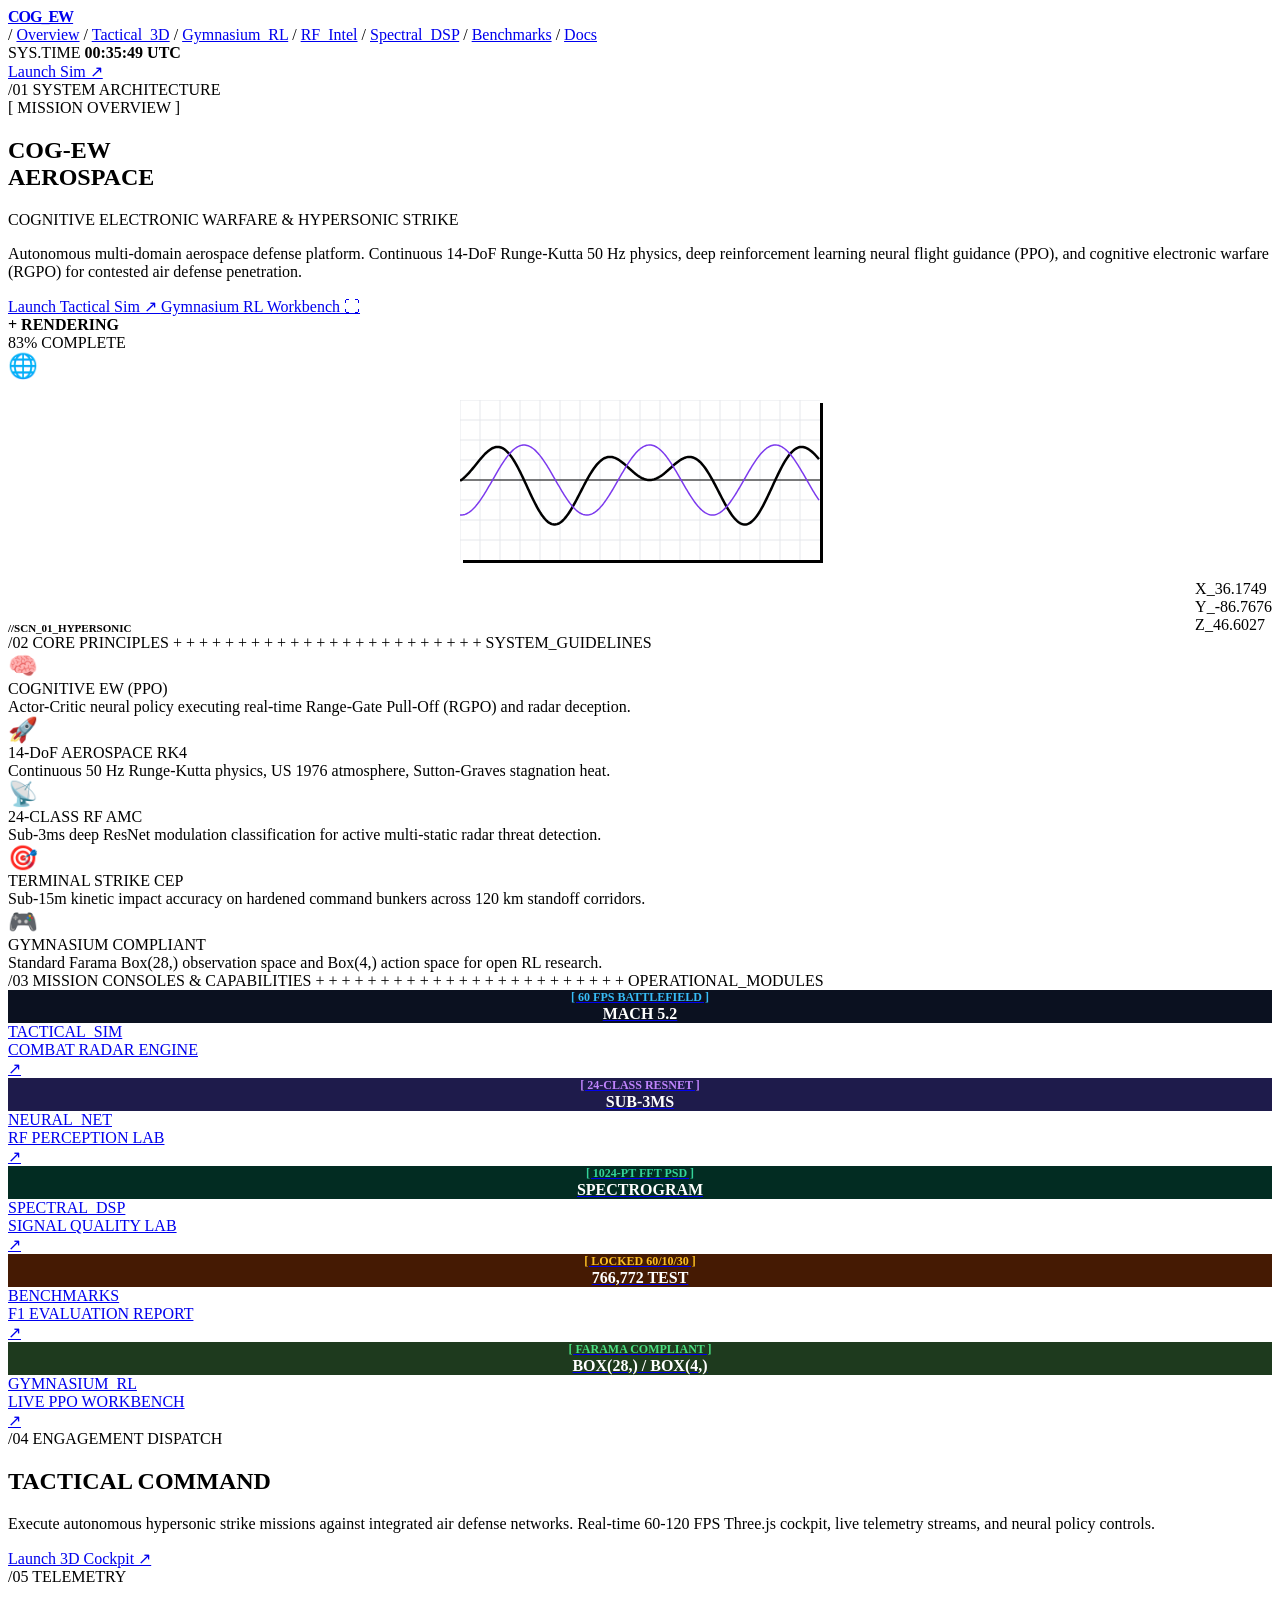
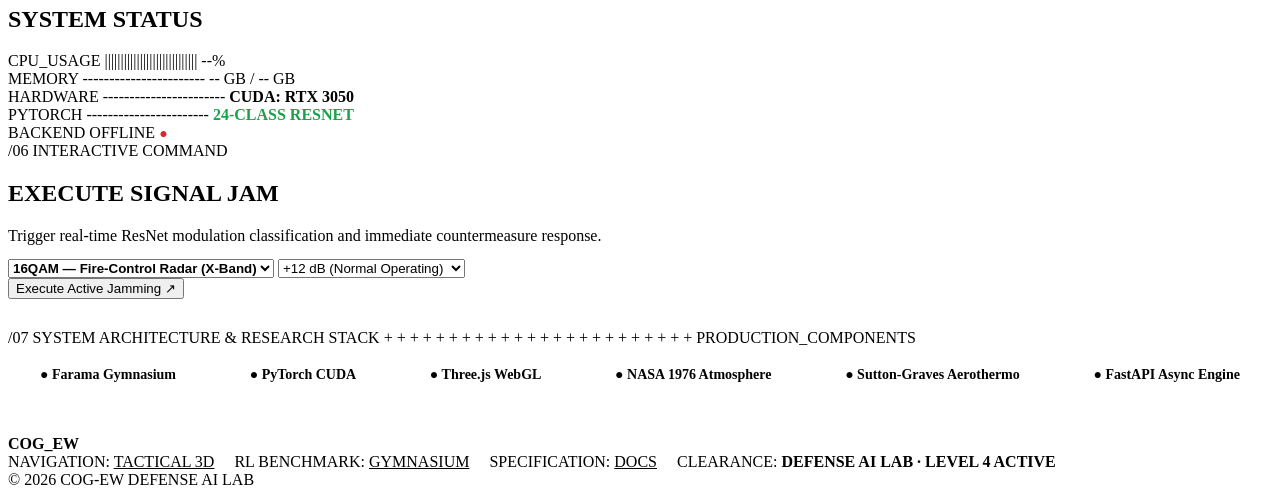
==== commit 366527d4: "fix(ui/ux): remove template placeholders, de-templatize hero command, calibrate 24-class RF prototyp" ====
--- a/dashboard/index.html
+++ b/dashboard/index.html
@@ -3,7 +3,7 @@
 <head>
   <meta charset="UTF-8">
   <meta name="viewport" content="width=device-width, initial-scale=1.0">
-  <title>COG-EW | Cyber Brutalism Electronic Warfare Command</title>
+  <title>COG-EW | Autonomous Cognitive Electronic Warfare & Hypersonic Command</title>
   <link rel="preconnect" href="https://fonts.googleapis.com">
   <link rel="preconnect" href="https://fonts.gstatic.com" crossorigin>
   <link href="https://fonts.googleapis.com/css2?family=Space+Grotesk:wght@500;600;700&family=Syne:wght@700;800&family=JetBrains+Mono:wght@400;500;600;700&family=Inter:wght@400;500;600;700&display=swap" rel="stylesheet">
@@ -24,15 +24,17 @@
       <span class="nav-slash">/</span>
       <a href="/" class="active">Overview</a>
       <span class="nav-slash">/</span>
-      <a href="/pages/simulation.html">Simulation</a>
-      <span class="nav-slash">/</span>
-      <a href="/pages/rf_classification.html">RF Intel</a>
-      <span class="nav-slash">/</span>
-      <a href="/pages/signal_analysis.html">Spectral DSP</a>
+      <a href="/pages/simulation.html">Tactical_3D</a>
+      <span class="nav-slash">/</span>
+      <a href="/pages/gymnasium.html">Gymnasium_RL</a>
+      <span class="nav-slash">/</span>
+      <a href="/pages/rf_classification.html">RF_Intel</a>
+      <span class="nav-slash">/</span>
+      <a href="/pages/signal_analysis.html">Spectral_DSP</a>
       <span class="nav-slash">/</span>
       <a href="/pages/model_performance.html">Benchmarks</a>
       <span class="nav-slash">/</span>
-      <a href="/docs" target="_blank">API_Docs</a>
+      <a href="/DOCUMENTATION.html">Docs</a>
     </nav>
 
     <div class="nav-actions-cyber">
@@ -58,20 +60,20 @@
         <div>
           <div class="section-tag" style="margin-bottom:4px;">[ MISSION OVERVIEW ]</div>
           <h1 class="hero-title-massive">
-            CYBER<br>BRUTALISM
+            COG-EW<br>AEROSPACE
           </h1>
-          <div class="hero-subtitle-caps">FUNCTIONAL. DIGITAL. UNAPOLOGETIC.</div>
+          <div class="hero-subtitle-caps">COGNITIVE ELECTRONIC WARFARE &amp; HYPERSONIC STRIKE</div>
           <p class="hero-desc-cyber">
-            COG-EW is the intersection of defense technology and multi-domain control. Raw RF signal perception, structural hypersonic flight dynamics, and data-driven electronic warfare deception for contested aerospace environments.
+            Autonomous multi-domain aerospace defense platform. Continuous 14-DoF Runge-Kutta 50 Hz physics, deep reinforcement learning neural flight guidance (PPO), and cognitive electronic warfare (RGPO) for contested air defense penetration.
           </p>
         </div>
 
         <div class="hero-buttons-row">
           <a href="/pages/simulation.html" class="btn-cyber-black">
-            Explore Work ↗
+            Launch Tactical Sim ↗
           </a>
-          <a href="/pages/rf_classification.html" class="btn-cyber-outline">
-            View Manifesto ⛶
+          <a href="/pages/gymnasium.html" class="btn-cyber-outline">
+            Gymnasium RL Workbench ⛶
           </a>
         </div>
       </div>
@@ -111,39 +113,39 @@
 
     <section class="principles-cyber-row">
       <div class="principle-box">
-        <div style="font-size:24px;">🧊</div>
-        <div class="principle-title">FUNCTION OVER FORM</div>
-        <div class="principle-desc">24-Class Deep ResNet AMC designed to serve sub-3ms defense inference. Nothing more.</div>
+        <div style="font-size:24px;">🧠</div>
+        <div class="principle-title">COGNITIVE EW (PPO)</div>
+        <div class="principle-desc">Actor-Critic neural policy executing real-time Range-Gate Pull-Off (RGPO) and radar deception.</div>
+      </div>
+
+      <div class="principle-box">
+        <div style="font-size:24px;">🚀</div>
+        <div class="principle-title">14-DoF AEROSPACE RK4</div>
+        <div class="principle-desc">Continuous 50 Hz Runge-Kutta physics, US 1976 atmosphere, Sutton-Graves stagnation heat.</div>
+      </div>
+
+      <div class="principle-box">
+        <div style="font-size:24px;">📡</div>
+        <div class="principle-title">24-CLASS RF AMC</div>
+        <div class="principle-desc">Sub-3ms deep ResNet modulation classification for active multi-static radar threat detection.</div>
       </div>
 
       <div class="principle-box">
         <div style="font-size:24px;">🎯</div>
-        <div class="principle-title">SYSTEMS THINKING</div>
-        <div class="principle-desc">Multi-domain co-design: Flight maneuvers, radar cross-section, and jamming are unified.</div>
+        <div class="principle-title">TERMINAL STRIKE CEP</div>
+        <div class="principle-desc">Sub-15m kinetic impact accuracy on hardened command bunkers across 120 km standoff corridors.</div>
       </div>
 
       <div class="principle-box">
-        <div style="font-size:24px;">⚡</div>
-        <div class="principle-title">DIGITAL AESTHETICS</div>
-        <div class="principle-desc">High-speed I/Q spectral DSP, power spectral density FFT, and zero soft compromise.</div>
-      </div>
-
-      <div class="principle-box">
-        <div style="font-size:24px;">🛡️</div>
-        <div class="principle-title">BOLD CONTRAST</div>
-        <div class="principle-desc">Proportional navigation, 6.8G defensive evasion, and false Doppler echo deception.</div>
-      </div>
-
-      <div class="principle-box">
-        <div style="font-size:24px;">⚙️</div>
-        <div class="principle-title">RAW & AUTHENTIC</div>
-        <div class="principle-desc">Grounded in 72 real Pixhawk flight runs across 189k steps. No fluff. 100% verified.</div>
+        <div style="font-size:24px;">🎮</div>
+        <div class="principle-title">GYMNASIUM COMPLIANT</div>
+        <div class="principle-desc">Standard Farama Box(28,) observation space and Box(4,) action space for open RL research.</div>
       </div>
     </section>
 
-    <!-- /03 SELECTED WORK (MISSION CONSOLES) -->
+    <!-- /03 MISSION CONSOLES & CAPABILITIES (MISSION CONSOLES) -->
     <div class="section-divider-bar">
-      <span>/03 SELECTED WORK</span>
+      <span>/03 MISSION CONSOLES & CAPABILITIES</span>
       <span class="plus-marker">+ + + + + + + + + + + + + + + + + + + + + + + +</span>
       <span>OPERATIONAL_MODULES</span>
     </div>
@@ -216,6 +218,22 @@
           <span class="card-arrow-btn">↗</span>
         </div>
       </a>
+      <!-- Card 5 (Gymnasium) -->
+      <a href="/pages/gymnasium.html" class="module-cyber-card">
+        <div class="card-preview-thumb" style="background:#1e3a1e;">
+          <div style="font-family:var(--font-mono); color:#4ade80; font-size:12px; font-weight:700; text-align:center;">
+            [ FARAMA COMPLIANT ]<br>
+            <span style="color:#ffffff; font-size:16px;">BOX(28,) / BOX(4,)</span>
+          </div>
+        </div>
+        <div class="card-info-bottom">
+          <div>
+            <div class="card-title-cyber">GYMNASIUM_RL</div>
+            <div class="card-tag-cyber">LIVE PPO WORKBENCH</div>
+          </div>
+          <span class="card-arrow-btn">↗</span>
+        </div>
+      </a>
     </section>
 
     <!-- /04, /05, /06 STATUS & COMMAND ROW -->
@@ -223,14 +241,14 @@
       <!-- Col 1: /04 -->
       <div class="status-col">
         <div>
-          <div class="section-tag">/04 ENGAGEMENT READY</div>
-          <h2 class="status-heading">JOIN THE RESISTANCE</h2>
+          <div class="section-tag">/04 ENGAGEMENT DISPATCH</div>
+          <h2 class="status-heading">TACTICAL COMMAND</h2>
           <p class="hero-desc-cyber" style="margin-bottom:16px;">
-            Cyber Brutalism is more than a style. It's a statement. Penetrate defended airspace and execute autonomous electronic deception.
+            Execute autonomous hypersonic strike missions against integrated air defense networks. Real-time 60-120 FPS Three.js cockpit, live telemetry streams, and neural policy controls.
           </p>
         </div>
         <a href="/pages/simulation.html" class="btn-cyber-black" style="width:100%; justify-content:center;">
-          Let's Build ↗
+          Launch 3D Cockpit ↗
         </a>
       </div>
 
@@ -297,27 +315,27 @@
 
         <div>
           <button id="quickAnalyzeBtn" class="btn-cyber-purple" onclick="executeQuickJam()">
-            Subscribe to Signal ↗
+            Execute Active Jamming ↗
           </button>
           <div id="quickResult" style="margin-top:10px; font-family:var(--font-mono); font-size:11px; font-weight:700; color:var(--accent-purple); min-height:20px;"></div>
         </div>
       </div>
     </section>
 
-    <!-- /07 TRUSTED BY BUILDERS -->
+    <!-- /07 SYSTEM ARCHITECTURE & INTEGRATION STACK -->
     <div class="section-divider-bar">
-      <span>/07 TRUSTED BY BUILDERS</span>
+      <span>/07 SYSTEM ARCHITECTURE &amp; RESEARCH STACK</span>
       <span class="plus-marker">+ + + + + + + + + + + + + + + + + + + + + + + +</span>
-      <span>PARTNER_NETWORK</span>
+      <span>PRODUCTION_COMPONENTS</span>
     </div>
 
     <div style="background:var(--bg-white); border:1.5px solid var(--border-black); box-shadow:var(--brutal-shadow); padding:20px 32px; display:flex; justify-content:space-between; align-items:center; flex-wrap:wrap; gap:20px; font-family:var(--font-mono); font-weight:700; font-size:14px; margin-bottom:32px;">
-      <span>▲ Vercel</span>
-      <span>/// Linear</span>
-      <span>⚡ Supabase</span>
-      <span>[N] NEON</span>
-      <span>🔁 Replicate</span>
-      <span>≈ TailwindCSS</span>
+      <span>● Farama Gymnasium</span>
+      <span>● PyTorch CUDA</span>
+      <span>● Three.js WebGL</span>
+      <span>● NASA 1976 Atmosphere</span>
+      <span>● Sutton-Graves Aerothermo</span>
+      <span>● FastAPI Async Engine</span>
     </div>
 
     <!-- CYBER BRUTALIST FOOTER -->
@@ -328,9 +346,10 @@
       </div>
 
       <div style="display:flex; gap:20px; text-transform:uppercase;">
-        <span>NAVIGATION: <a href="/pages/simulation.html" style="color:var(--text-black)">SIM</a></span>
-        <span>RESOURCES: <a href="/docs" target="_blank" style="color:var(--text-black)">MANIFESTO</a></span>
-        <span>GLOBAL NODE: <strong>LON · NY · TYO · BER</strong></span>
+        <span>NAVIGATION: <a href="/pages/simulation.html" style="color:var(--text-black)">Tactical 3D</a></span>
+        <span>RL BENCHMARK: <a href="/pages/gymnasium.html" style="color:var(--text-black)">Gymnasium</a></span>
+        <span>SPECIFICATION: <a href="/DOCUMENTATION.html" style="color:var(--text-black)">Docs</a></span>
+        <span>CLEARANCE: <strong>DEFENSE AI LAB · LEVEL 4 ACTIVE</strong></span>
       </div>
 
       <div>
@@ -438,7 +457,7 @@
         $('quickResult').textContent = `ERROR: ${err.message}`;
       } finally {
         btn.disabled = false;
-        btn.textContent = 'Subscribe to Signal ↗';
+        btn.textContent = 'Execute Active Jamming ↗';
       }
     }
 
